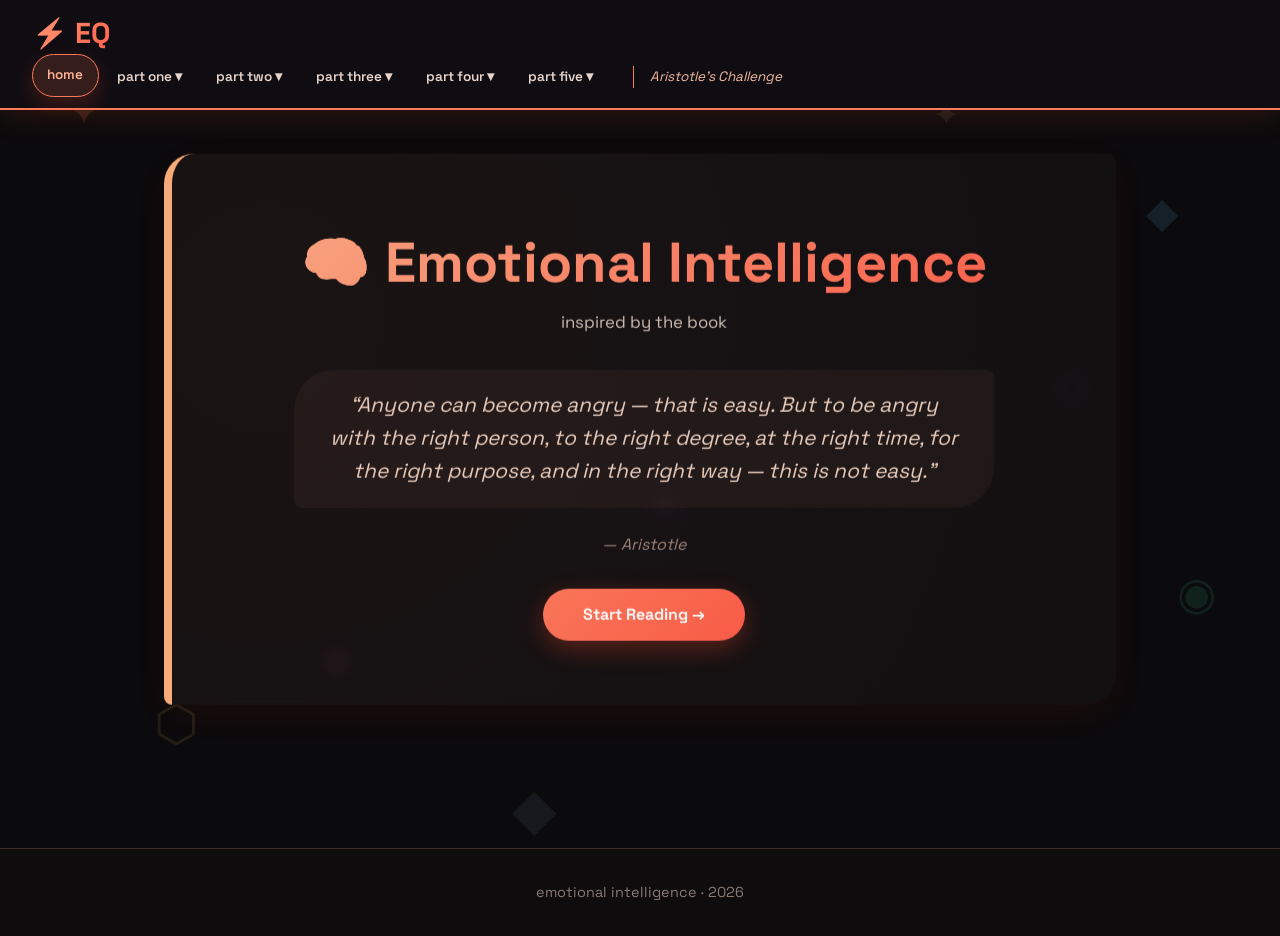
==== index.html @ 92a75567 "Add files via upload" ====
<!DOCTYPE html>
<html lang="en">
<head>
    <meta charset="UTF-8" />
    <meta name="viewport" content="width=device-width, initial-scale=1.0"/>
    <title>EQ · Home</title>
    <link rel="stylesheet" href="style.css" />
    <link href="https://fonts.googleapis.com/css2?family=Space+Grotesk:wght@400;600;700&display=swap" rel="stylesheet"/>
</head>
<body>
    <!-- floating objects -->
    <div class="floating-objects" aria-hidden="true">
        <span class="obj obj-1">✦</span><span class="obj obj-2">◆</span>
        <span class="obj obj-3">⬡</span><span class="obj obj-4">◈</span>
        <span class="obj obj-5">◉</span><span class="obj obj-6">⬢</span>
        <span class="obj obj-7">✦</span><span class="obj obj-8">◆</span>
        <span class="obj obj-9">⬡</span>
    </div>

    <!-- navigation -->
    <nav class="navbar" id="mainNav">
        <div class="nav-header">
            <div class="nav-brand">⚡ EQ</div>
            <button class="hamburger" id="hamburger" aria-label="Toggle navigation">
                <span class="bar"></span>
                <span class="bar"></span>
                <span class="bar"></span>
            </button>
        </div>
        <div class="nav-menu" id="navMenu">
            <ul class="nav-links">
                <li><a href="index.html" class="dropbtn active">home</a></li>
                <li class="dropdown">
                    <a href="#" class="dropbtn">part one ▾</a>
                    <ul class="dropdown-content">
                        <li><a href="part1.html#part1-1">1. What Are Emotions For?</a></li>
                        <li><a href="part1.html#part1-2">2. Anatomy of an Emotional Hijacking</a></li>
                    </ul>
                </li>
                <li class="dropdown">
                    <a href="#" class="dropbtn">part two ▾</a>
                    <ul class="dropdown-content">
                        <li><a href="part2.html#part2-3">3. When Smart Is Dumb</a></li>
                        <li><a href="part2.html#part2-4">4. Know Thyself</a></li>
                        <li><a href="part2.html#part2-5">5. Passion's Slaves</a></li>
                        <li><a href="part2.html#part2-6">6. The Master Aptitude</a></li>
                        <li><a href="part2.html#part2-7">7. The Roots of Empathy</a></li>
                        <li><a href="part2.html#part2-8">8. The Social Arts</a></li>
                    </ul>
                </li>
                <li class="dropdown">
                    <a href="#" class="dropbtn">part three ▾</a>
                    <ul class="dropdown-content">
                        <li><a href="part3.html#part3-9">9. Intimate Enemies</a></li>
                        <li><a href="part3.html#part3-10">10. Managing with Heart</a></li>
                        <li><a href="part3.html#part3-11">11. Mind and Medicine</a></li>
                    </ul>
                </li>
                <li class="dropdown">
                    <a href="#" class="dropbtn">part four ▾</a>
                    <ul class="dropdown-content">
                        <li><a href="part4.html#part4-12">12. The Family Crucible</a></li>
                        <li><a href="part4.html#part4-13">13. Trauma and Emotional Relearning</a></li>
                        <li><a href="part4.html#part4-14">14. Temperament Is Not Destiny</a></li>
                    </ul>
                </li>
                <li class="dropdown">
                    <a href="#" class="dropbtn">part five ▾</a>
                    <ul class="dropdown-content">
                        <li><a href="part5.html#part5-15">15. The Cost of Emotional Illiteracy</a></li>
                        <li><a href="part5.html#part5-16">16. Schooling the Emotions</a></li>
                    </ul>
                </li>
            </ul>
            <div class="nav-extra">Aristotle's Challenge</div>
        </div>
    </nav>

    <!-- hero -->
    <main class="content">
        <section class="page-section hero-section">
            <h1>🧠 Emotional Intelligence</h1>
            <p class="subtitle">inspired by the book</p>
            <div class="hero-quote">
                <blockquote>“Anyone can become angry — that is easy. But to be angry with the right person, to the right degree, at the right time, for the right purpose, and in the right way — this is not easy.”</blockquote>
                <cite>— Aristotle</cite>
            </div>
            <div class="hero-nav">
                <a href="part1.html" class="btn-primary">Start Reading →</a>
            </div>
        </section>
    </main>

    <footer class="footer"><p>emotional intelligence · 2026</p></footer>
    <script src="script.js"></script>
</body>
</html>
---- style.css ----
/* style.css */
* {
    margin: 0;
    padding: 0;
    box-sizing: border-box;
}

body {
    font-family: 'Space Grotesk', sans-serif;
    background: #0b0a0c;
    color: #e8dfd7;
    line-height: 1.6;
    padding-top: 80px;
    overflow-x: hidden;
}

/* floating objects */
.floating-objects {
    position: fixed;
    top: 0;
    left: 0;
    width: 100%;
    height: 100%;
    pointer-events: none;
    z-index: 0;
    overflow: hidden;
}

.obj {
    position: absolute;
    font-size: 2.2rem;
    color: rgba(255, 180, 100, 0.12);
    animation: floatObj 18s infinite alternate ease-in-out;
}

.obj-1 { top: 8%; left: 5%; animation-duration: 14s; font-size: 3rem; color: rgba(255, 120, 80, 0.15); }
.obj-2 { top: 20%; right: 8%; animation-duration: 19s; animation-delay: -2s; font-size: 2.6rem; color: rgba(100, 200, 255, 0.12); }
.obj-3 { bottom: 15%; left: 12%; animation-duration: 16s; animation-delay: -4s; font-size: 3.2rem; color: rgba(255, 220, 100, 0.10); }
.obj-4 { top: 50%; left: 50%; animation-duration: 22s; animation-delay: -6s; font-size: 4rem; color: rgba(200, 130, 255, 0.08); }
.obj-5 { bottom: 30%; right: 5%; animation-duration: 17s; animation-delay: -3s; font-size: 2.8rem; color: rgba(80, 255, 180, 0.10); }
.obj-6 { top: 70%; left: 25%; animation-duration: 20s; animation-delay: -5s; font-size: 2.4rem; color: rgba(255, 150, 200, 0.10); }
.obj-7 { top: 10%; right: 25%; animation-duration: 15s; animation-delay: -1s; font-size: 2rem; color: rgba(255, 200, 150, 0.08); }
.obj-8 { bottom: 5%; left: 40%; animation-duration: 21s; animation-delay: -7s; font-size: 3.6rem; color: rgba(150, 220, 255, 0.07); }
.obj-9 { top: 40%; right: 15%; animation-duration: 18s; animation-delay: -4s; font-size: 2.2rem; color: rgba(255, 100, 130, 0.10); }

@keyframes floatObj {
    0% { transform: translate(0, 0) rotate(0deg) scale(1); }
    25% { transform: translate(30px, -40px) rotate(12deg) scale(1.1); }
    50% { transform: translate(-20px, 20px) rotate(-8deg) scale(0.9); }
    75% { transform: translate(40px, 30px) rotate(6deg) scale(1.05); }
    100% { transform: translate(-10px, -20px) rotate(-4deg) scale(1); }
}

/* ===== NAVIGATION ===== */
.navbar {
    position: fixed;
    top: 0;
    left: 0;
    width: 100%;
    background: rgba(18, 15, 20, 0.92);
    backdrop-filter: blur(14px);
    padding: 0.6rem 2rem;
    z-index: 1000;
    border-bottom: 2px solid #ff7a5c;
    box-shadow: 0 4px 30px rgba(255, 100, 50, 0.15);
    min-height: 70px;
}

.nav-header {
    display: flex;
    align-items: center;
    justify-content: space-between;
    width: 100%;
}

.nav-brand {
    font-size: 1.8rem;
    font-weight: 700;
    background: linear-gradient(135deg, #ff9a76, #ff5e4a);
    -webkit-background-clip: text;
    -webkit-text-fill-color: transparent;
    background-clip: text;
    flex-shrink: 0;
}

/* Hamburger */
.hamburger {
    display: none;
    flex-direction: column;
    gap: 5px;
    background: transparent;
    border: none;
    cursor: pointer;
    padding: 5px;
    z-index: 1001;
}

.hamburger .bar {
    width: 28px;
    height: 3px;
    background: #e6d5cc;
    border-radius: 3px;
    transition: all 0.3s ease;
}

.hamburger.active .bar:nth-child(1) {
    transform: rotate(45deg) translate(5px, 6px);
}

.hamburger.active .bar:nth-child(2) {
    opacity: 0;
}

.hamburger.active .bar:nth-child(3) {
    transform: rotate(-45deg) translate(5px, -6px);
}

.nav-menu {
    display: flex;
    align-items: center;
    gap: 1rem;
    transition: all 0.3s ease;
}

.nav-links {
    list-style: none;
    display: flex;
    gap: 0.2rem;
    flex-wrap: wrap;
    margin: 0;
    padding: 0;
    align-items: center;
}

.nav-links li {
    position: relative;
    list-style: none;
}

.dropbtn {
    display: block;
    color: #e6d5cc;
    text-decoration: none;
    padding: 0.6rem 0.9rem;
    font-weight: 600;
    font-size: 0.85rem;
    border-radius: 40px;
    transition: 0.25s;
    border: 1px solid transparent;
    white-space: nowrap;
    cursor: pointer;
}

.dropbtn:hover, .dropbtn.active {
    background: rgba(255, 120, 80, 0.15);
    color: #ffb295;
    border-color: #ff7a5c;
    transform: translateY(-2px);
    box-shadow: 0 8px 20px rgba(255, 80, 40, 0.2);
}

.dropdown-content {
    display: none;
    position: absolute;
    top: 100%;
    left: 0;
    min-width: 220px;
    background: #1f1820;
    border-radius: 16px;
    padding: 0.6rem 0;
    box-shadow: 0 16px 40px rgba(0,0,0,0.8);
    border: 1px solid #ff7a5c;
    animation: dropdownPulse 0.35s ease;
    z-index: 1001;
    margin-top: 4px;
}

.dropdown-content li {
    list-style: none;
    position: relative;
}

.dropdown-content a {
    color: #e2cec4;
    text-decoration: none;
    display: block;
    padding: 0.5rem 1.4rem;
    font-size: 0.85rem;
    transition: 0.2s;
    border-left: 3px solid transparent;
    white-space: nowrap;
}

.dropdown-content a:hover {
    background: #2f2128;
    border-left-color: #ff7a5c;
    color: #ffd5c0;
    padding-left: 1.8rem;
}

/* Desktop hover */
@media (min-width: 769px) {
    .dropdown:hover .dropdown-content {
        display: block;
    }
}

@keyframes dropdownPulse {
    0% { opacity: 0; transform: translateY(8px) scale(0.96); }
    100% { opacity: 1; transform: translateY(0) scale(1); }
}

.nav-extra {
    color: #f0b8a0;
    font-style: italic;
    font-size: 0.85rem;
    border-left: 1px solid #ff7a5c;
    padding-left: 1rem;
    margin-left: 0.5rem;
}

/* ===== CONTENT ===== */
.content {
    max-width: 1000px;
    margin: 0 auto;
    padding: 2rem 1.5rem 4rem;
    position: relative;
    z-index: 2;
}

.page-section {
    background: rgba(25, 20, 24, 0.7);
    backdrop-filter: blur(4px);
    padding: 2.5rem 2.8rem;
    margin: 2.8rem 0;
    border-radius: 30px 8px 30px 8px;
    border-left: 8px solid #ff7a5c;
    box-shadow: 0 10px 40px rgba(255, 80, 40, 0.08);
    transition: all 0.4s cubic-bezier(0.175, 0.885, 0.32, 1.275);
    scroll-margin-top: 100px;
    position: relative;
    overflow: hidden;
}

.page-section::before {
    content: '';
    position: absolute;
    top: -50%;
    left: -50%;
    width: 200%;
    height: 200%;
    background: radial-gradient(circle at 30% 40%, rgba(255, 120, 80, 0.03), transparent 60%);
    pointer-events: none;
}

.page-section:hover {
    transform: scale(1.01) translateY(-6px);
    border-left-color: #ffb07c;
    box-shadow: 0 20px 50px rgba(255, 80, 40, 0.18);
}

.page-section h2 {
    font-size: 2rem;
    font-weight: 700;
    color: #ffbe9e;
    margin-bottom: 0.8rem;
    background: linear-gradient(135deg, #ffb08a, #ff7a5c);
    -webkit-background-clip: text;
    -webkit-text-fill-color: transparent;
    background-clip: text;
}

.page-section p {
    font-size: 1.05rem;
    color: #d5c6bc;
    line-height: 1.8;
}

.quote {
    font-style: italic;
    border-left: 4px solid #ff7a5c;
    padding-left: 1.5rem;
    color: #eccfc0;
    background: rgba(255, 120, 80, 0.08);
    border-radius: 0 20px 20px 0;
    padding: 0.8rem 1.5rem;
    margin: 1rem 0;
}

.highlight {
    border-left-color: #ffb07c;
    background: linear-gradient(145deg, #1f171c, #2a1f24);
}

blockquote {
    font-size: 1.5rem;
    font-weight: 400;
    font-style: italic;
    color: #f0d4c4;
    padding: 1.2rem 2rem;
    background: rgba(255, 180, 130, 0.06);
    border-radius: 40px 8px 40px 8px;
    margin: 1.5rem 0;
    border: 1px solid #ff7a5c;
}

.hero-section {
    text-align: center;
    border-left-color: #ffb07c;
    padding: 4rem 2.8rem;
}

.hero-section h1 {
    font-size: 3.5rem;
    background: linear-gradient(135deg, #ffb08a, #ff5e4a);
    -webkit-background-clip: text;
    -webkit-text-fill-color: transparent;
    background-clip: text;
}

.subtitle {
    font-size: 1.2rem;
    color: #b8a094;
    margin-bottom: 2rem;
}

.hero-quote {
    max-width: 700px;
    margin: 0 auto 2rem;
}

.hero-quote blockquote {
    font-size: 1.3rem;
    border: none;
    background: rgba(255, 180, 130, 0.05);
}

.hero-quote cite {
    color: #a0887c;
    font-size: 1rem;
}

.btn-primary {
    display: inline-block;
    padding: 0.8rem 2.5rem;
    background: linear-gradient(135deg, #ff7a5c, #ff5e4a);
    color: #fff;
    text-decoration: none;
    border-radius: 50px;
    font-weight: 700;
    transition: 0.3s;
    box-shadow: 0 8px 25px rgba(255, 80, 40, 0.3);
}

.btn-primary:hover {
    transform: scale(1.05);
    box-shadow: 0 12px 35px rgba(255, 80, 40, 0.5);
}

.footer {
    text-align: center;
    padding: 2rem 1rem;
    color: #8a7a72;
    font-size: 0.9rem;
    border-top: 1px solid #3a2e2a;
    background: #0f0c0e;
    margin-top: 2rem;
}

/* ===== RESPONSIVE ===== */
@media (max-width: 1024px) {
    .dropbtn {
        font-size: 0.8rem;
        padding: 0.5rem 0.7rem;
    }
    .dropdown-content {
        min-width: 200px;
    }
}

@media (max-width: 768px) {
    body {
        padding-top: 60px;
    }

    .navbar {
        padding: 0.5rem 1rem;
        min-height: 60px;
    }

    .hamburger {
        display: flex;
    }

    .nav-menu {
        display: none;
        flex-direction: column;
        width: 100%;
        padding: 1rem 0;
        gap: 0.5rem;
        max-height: 70vh;
        overflow-y: auto;
    }

    .nav-menu.open {
        display: flex;
    }

    .nav-links {
        flex-direction: column;
        width: 100%;
        gap: 0.3rem;
    }

    .nav-links li {
        width: 100%;
    }

    .dropbtn {
        width: 100%;
        text-align: center;
        padding: 0.6rem 0.8rem;
        font-size: 0.85rem;
        white-space: normal;
    }

    .dropdown-content {
        position: static;
        width: 100%;
        border-radius: 12px;
        margin-top: 2px;
        box-shadow: none;
        border: 1px solid rgba(255, 122, 92, 0.3);
        animation: none;
        max-height: 0;
        overflow: hidden;
        padding: 0;
        transition: max-height 0.3s ease, padding 0.3s ease;
    }

    .dropdown-content.open {
        max-height: 500px;
        padding: 0.4rem 0;
    }

    .dropdown-content a {
        white-space: normal;
        font-size: 0.8rem;
        padding: 0.4rem 1rem;
        text-align: center;
        border-left: none;
        border-bottom: 1px solid rgba(255, 122, 92, 0.1);
    }

    .dropdown-content a:hover {
        padding-left: 1rem;
        background: rgba(255, 120, 80, 0.1);
    }

    .dropdown-content a:last-child {
        border-bottom: none;
    }

    .nav-extra {
        display: none;
    }

    .content {
        padding: 1rem 1rem 3rem;
    }

    .page-section {
        padding: 1.8rem 1.2rem;
        margin: 1.8rem 0;
        border-left-width: 6px;
        border-radius: 20px 6px 20px 6px;
    }

    .page-section h2 {
        font-size: 1.5rem;
    }

    .page-section p {
        font-size: 0.95rem;
        line-height: 1.6;
    }

    .hero-section {
        padding: 2.5rem 1.2rem;
    }

    .hero-section h1 {
        font-size: 2.2rem;
    }

    .subtitle {
        font-size: 1rem;
    }

    blockquote {
        font-size: 1.1rem;
        padding: 1rem 1.2rem;
        margin: 1rem 0;
    }

    .hero-quote blockquote {
        font-size: 1rem;
    }

    .btn-primary {
        padding: 0.6rem 1.8rem;
        font-size: 0.9rem;
    }

    .obj {
        font-size: 1.6rem;
    }
}

@media (max-width: 480px) {
    .navbar {
        padding: 0.4rem 0.8rem;
        min-height: 55px;
    }

    .nav-brand {
        font-size: 1.4rem;
    }

    .hamburger .bar {
        width: 24px;
        height: 2.5px;
    }

    .dropbtn {
        font-size: 0.75rem;
        padding: 0.5rem 0.6rem;
    }

    .dropdown-content a {
        font-size: 0.7rem;
        padding: 0.35rem 0.8rem;
    }

    .page-section {
        padding: 1.2rem 0.8rem;
        margin: 1.2rem 0;
    }

    .page-section h2 {
        font-size: 1.2rem;
    }

    .page-section p {
        font-size: 0.85rem;
    }

    .hero-section h1 {
        font-size: 1.8rem;
    }

    blockquote {
        font-size: 0.95rem;
        padding: 0.8rem 1rem;
    }

    .quote {
        font-size: 0.9rem;
        padding: 0.6rem 1rem;
    }

    .obj {
        font-size: 1.2rem;
    }

    .floating-objects .obj-4,
    .floating-objects .obj-8 {
        display: none;
    }
}
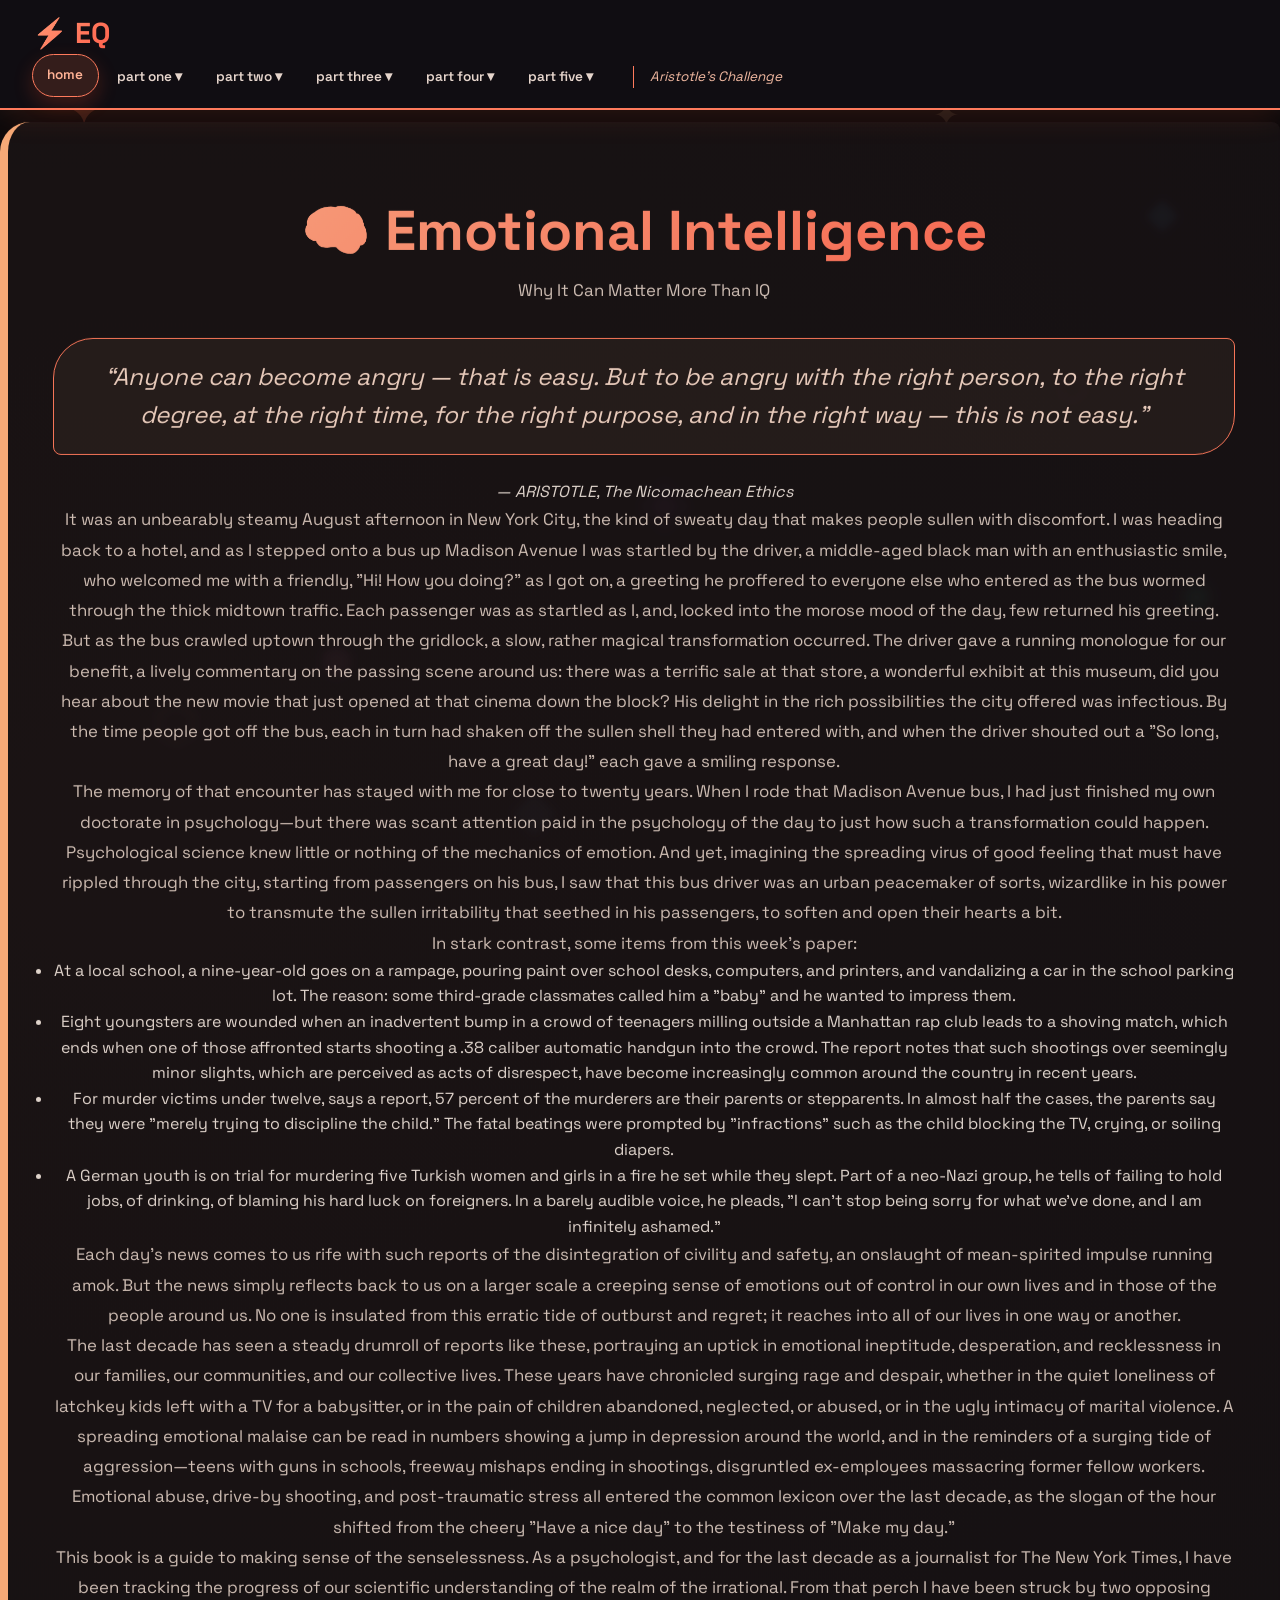
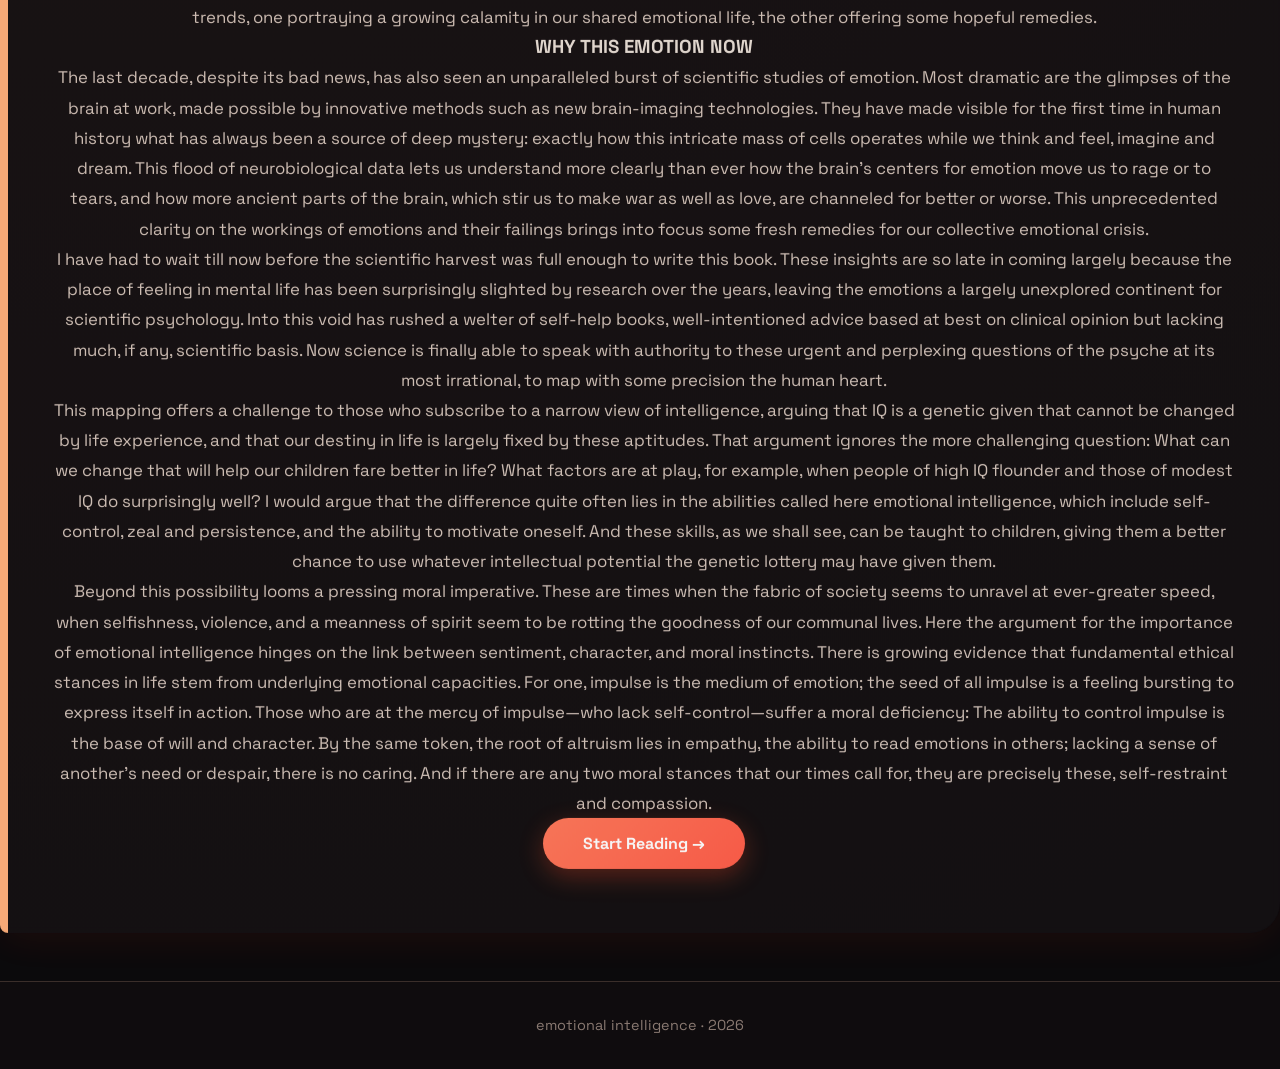
==== commit 24623e44: "Revise hero section and navigation structure Updated the hero section with new content and quotes." ====
--- a/index.html
+++ b/index.html
@@ -76,22 +76,59 @@
         </div>
     </nav>
 
-    <!-- hero -->
-    <main class="content">
-        <section class="page-section hero-section">
-            <h1>🧠 Emotional Intelligence</h1>
-            <p class="subtitle">inspired by the book</p>
-            <div class="hero-quote">
-                <blockquote>“Anyone can become angry — that is easy. But to be angry with the right person, to the right degree, at the right time, for the right purpose, and in the right way — this is not easy.”</blockquote>
-                <cite>— Aristotle</cite>
-            </div>
-            <div class="hero-nav">
-                <a href="part1.html" class="btn-primary">Start Reading →</a>
-            </div>
-        </section>
-    </main>
+    <!-- hero / introduction -->
+<section class="page-section hero-section">
+    <h1>🧠 Emotional Intelligence</h1>
+    <p class="subtitle">Why It Can Matter More Than IQ</p>
+    
+    <!-- Aristotle's Challenge -->
+    <div class="aristotle-block">
+        <blockquote class="aristotle-quote">
+            “Anyone can become angry — that is easy. But to be angry with the right person, to the right degree, at the right time, for the right purpose, and in the right way — this is not easy.”
+        </blockquote>
+        <cite>— ARISTOTLE, <em>The Nicomachean Ethics</em></cite>
+    </div>
+
+    <!-- Introduction text -->
+    <div class="intro-text">
+        <p>It was an unbearably steamy August afternoon in New York City, the kind of sweaty day that makes people sullen with discomfort. I was heading back to a hotel, and as I stepped onto a bus up Madison Avenue I was startled by the driver, a middle-aged black man with an enthusiastic smile, who welcomed me with a friendly, "Hi! How you doing?" as I got on, a greeting he proffered to everyone else who entered as the bus wormed through the thick midtown traffic. Each passenger was as startled as I, and, locked into the morose mood of the day, few returned his greeting.</p>
+        
+        <p>But as the bus crawled uptown through the gridlock, a slow, rather magical transformation occurred. The driver gave a running monologue for our benefit, a lively commentary on the passing scene around us: there was a terrific sale at that store, a wonderful exhibit at this museum, did you hear about the new movie that just opened at that cinema down the block? His delight in the rich possibilities the city offered was infectious. By the time people got off the bus, each in turn had shaken off the sullen shell they had entered with, and when the driver shouted out a "So long, have a great day!" each gave a smiling response.</p>
+        
+        <p>The memory of that encounter has stayed with me for close to twenty years. When I rode that Madison Avenue bus, I had just finished my own doctorate in psychology—but there was scant attention paid in the psychology of the day to just how such a transformation could happen. Psychological science knew little or nothing of the mechanics of emotion. And yet, imagining the spreading virus of good feeling that must have rippled through the city, starting from passengers on his bus, I saw that this bus driver was an urban peacemaker of sorts, wizardlike in his power to transmute the sullen irritability that seethed in his passengers, to soften and open their hearts a bit.</p>
+        
+        <p>In stark contrast, some items from this week's paper:</p>
+        
+        <ul class="news-items">
+            <li>At a local school, a nine-year-old goes on a rampage, pouring paint over school desks, computers, and printers, and vandalizing a car in the school parking lot. The reason: some third-grade classmates called him a "baby" and he wanted to impress them.</li>
+            <li>Eight youngsters are wounded when an inadvertent bump in a crowd of teenagers milling outside a Manhattan rap club leads to a shoving match, which ends when one of those affronted starts shooting a .38 caliber automatic handgun into the crowd. The report notes that such shootings over seemingly minor slights, which are perceived as acts of disrespect, have become increasingly common around the country in recent years.</li>
+            <li>For murder victims under twelve, says a report, 57 percent of the murderers are their parents or stepparents. In almost half the cases, the parents say they were "merely trying to discipline the child." The fatal beatings were prompted by "infractions" such as the child blocking the TV, crying, or soiling diapers.</li>
+            <li>A German youth is on trial for murdering five Turkish women and girls in a fire he set while they slept. Part of a neo-Nazi group, he tells of failing to hold jobs, of drinking, of blaming his hard luck on foreigners. In a barely audible voice, he pleads, "I can't stop being sorry for what we've done, and I am infinitely ashamed."</li>
+        </ul>
+        
+        <p>Each day's news comes to us rife with such reports of the disintegration of civility and safety, an onslaught of mean-spirited impulse running amok. But the news simply reflects back to us on a larger scale a creeping sense of emotions out of control in our own lives and in those of the people around us. No one is insulated from this erratic tide of outburst and regret; it reaches into all of our lives in one way or another.</p>
+        
+        <p>The last decade has seen a steady drumroll of reports like these, portraying an uptick in emotional ineptitude, desperation, and recklessness in our families, our communities, and our collective lives. These years have chronicled surging rage and despair, whether in the quiet loneliness of latchkey kids left with a TV for a babysitter, or in the pain of children abandoned, neglected, or abused, or in the ugly intimacy of marital violence. A spreading emotional malaise can be read in numbers showing a jump in depression around the world, and in the reminders of a surging tide of aggression—teens with guns in schools, freeway mishaps ending in shootings, disgruntled ex-employees massacring former fellow workers. Emotional abuse, drive-by shooting, and post-traumatic stress all entered the common lexicon over the last decade, as the slogan of the hour shifted from the cheery "Have a nice day" to the testiness of "Make my day."</p>
+        
+        <p>This book is a guide to making sense of the senselessness. As a psychologist, and for the last decade as a journalist for The New York Times, I have been tracking the progress of our scientific understanding of the realm of the irrational. From that perch I have been struck by two opposing trends, one portraying a growing calamity in our shared emotional life, the other offering some hopeful remedies.</p>
+        
+        <h3>WHY THIS EMOTION NOW</h3>
+        
+        <p>The last decade, despite its bad news, has also seen an unparalleled burst of scientific studies of emotion. Most dramatic are the glimpses of the brain at work, made possible by innovative methods such as new brain-imaging technologies. They have made visible for the first time in human history what has always been a source of deep mystery: exactly how this intricate mass of cells operates while we think and feel, imagine and dream. This flood of neurobiological data lets us understand more clearly than ever how the brain's centers for emotion move us to rage or to tears, and how more ancient parts of the brain, which stir us to make war as well as love, are channeled for better or worse. This unprecedented clarity on the workings of emotions and their failings brings into focus some fresh remedies for our collective emotional crisis.</p>
+        
+        <p>I have had to wait till now before the scientific harvest was full enough to write this book. These insights are so late in coming largely because the place of feeling in mental life has been surprisingly slighted by research over the years, leaving the emotions a largely unexplored continent for scientific psychology. Into this void has rushed a welter of self-help books, well-intentioned advice based at best on clinical opinion but lacking much, if any, scientific basis. Now science is finally able to speak with authority to these urgent and perplexing questions of the psyche at its most irrational, to map with some precision the human heart.</p>
+        
+        <p>This mapping offers a challenge to those who subscribe to a narrow view of intelligence, arguing that IQ is a genetic given that cannot be changed by life experience, and that our destiny in life is largely fixed by these aptitudes. That argument ignores the more challenging question: What can we change that will help our children fare better in life? What factors are at play, for example, when people of high IQ flounder and those of modest IQ do surprisingly well? I would argue that the difference quite often lies in the abilities called here emotional intelligence, which include self-control, zeal and persistence, and the ability to motivate oneself. And these skills, as we shall see, can be taught to children, giving them a better chance to use whatever intellectual potential the genetic lottery may have given them.</p>
+        
+        <p>Beyond this possibility looms a pressing moral imperative. These are times when the fabric of society seems to unravel at ever-greater speed, when selfishness, violence, and a meanness of spirit seem to be rotting the goodness of our communal lives. Here the argument for the importance of emotional intelligence hinges on the link between sentiment, character, and moral instincts. There is growing evidence that fundamental ethical stances in life stem from underlying emotional capacities. For one, impulse is the medium of emotion; the seed of all impulse is a feeling bursting to express itself in action. Those who are at the mercy of impulse—who lack self-control—suffer a moral deficiency: The ability to control impulse is the base of will and character. By the same token, the root of altruism lies in empathy, the ability to read emotions in others; lacking a sense of another's need or despair, there is no caring. And if there are any two moral stances that our times call for, they are precisely these, self-restraint and compassion.</p>
+    </div>
+
+    <div class="hero-nav">
+        <a href="part1.html" class="btn-primary">Start Reading →</a>
+    </div>
+</section>
 
     <footer class="footer"><p>emotional intelligence · 2026</p></footer>
     <script src="script.js"></script>
 </body>
-</html>+</html>
